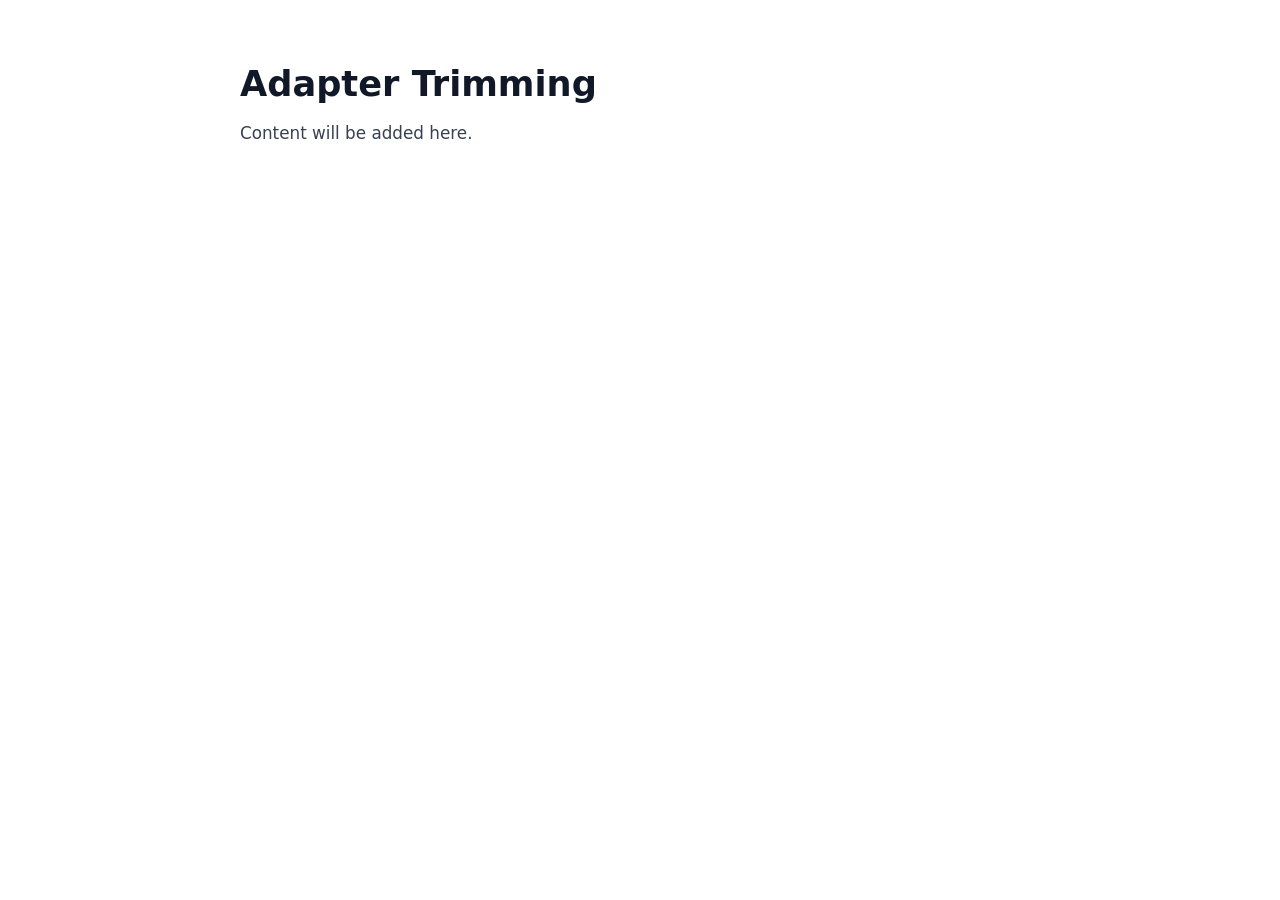
==== chapters/adapter-trimming.html @ 5d06c2f7 "Adding two chapters" ====
<!DOCTYPE html>
<html lang="en">
<head>
  <meta charset="UTF-8"/>
  <meta name="viewport" content="width=device-width, initial-scale=1" />
  <title>Adapter Trimming</title>
  <style>
    /* Base */
    body {
      font-family: Inter, system-ui, -apple-system, Segoe UI, Roboto, Helvetica, Arial, sans-serif;
      color: #1F2937;
      background-color: #FFFFFF;
      margin: 0;
      padding: 2rem 1rem;
      line-height: 1.6;
    }
    .content {
      max-width: 800px;
      margin: 0 auto;
    }
    h1 {
      font-weight: 600;
      font-size: 2.2rem;
      margin-bottom: 0.5rem;
      color: #111827;
    }
    .lead {
      font-size: 1.05rem;
      color: #374151;
      margin-bottom: 1.5rem;
    }
    h2 {
      font-size: 1.35rem;
      margin-top: 2.0rem;
      margin-bottom: 0.75rem;
      color: #111827;
      border-bottom: 2px solid #E5E7EB;
      padding-bottom: 0.3rem;
    }
    .learning-objectives {
      font-size: 1.75rem;
      font-weight: 600;
      margin-top: 1.5rem;
      margin-bottom: 1rem;
      color: #111827;
    }
    h3 {
      font-size: 1.15rem;
      font-weight: 600;
      margin-top: 1.5rem;
      margin-bottom: 0.5rem;
      color: #111827;
    }
    table {
      width: 100%;
      border-collapse: collapse;
      margin-top: 1rem;
      margin-bottom: 1rem;
      font-size: 0.95rem;
    }
    th {
      background-color: #F3F4F6;
      color: #111827;
      font-weight: 600;
      padding: 0.75rem;
      text-align: left;
      border: 1px solid #E5E7EB;
    }
    td {
      padding: 0.75rem;
      border: 1px solid #E5E7EB;
      vertical-align: top;
    }
    tr:nth-child(even) {
      background-color: #F9FAFB;
    }
    tr:hover {
      background-color: #F3F4F6;
    }
    p {
      margin-top: 0.5rem;
      margin-bottom: 0.5rem;
    }
    ul {
      margin-top: 0.5rem;
      margin-bottom: 0.5rem;
      padding-left: 1.25rem;
    }
    li {
      margin-bottom: 0.25rem;
    }
    code {
      background-color: #F3F4F6;
      padding: 0.1rem 0.3rem;
      border-radius: 0.25rem;
      font-family: Menlo, Monaco, Consolas, 'Courier New', monospace;
      font-size: 0.95rem;
    }
    pre {
      background-color: #111827;
      color: #F9FAFB;
      padding: 1rem;
      border-radius: 0.5rem;
      overflow-x: auto;
      font-family: Menlo, Monaco, Consolas, 'Courier New', monospace;
      font-size: 0.95rem;
      margin-top: 0.5rem;
      margin-bottom: 0.5rem;
    }
    .copy {
      display: inline-block;
      margin-top: 0.4rem;
      padding: 0.4rem 0.8rem;
      font-size: 0.85rem;
      background-color: #2563EB;
      color: #FFFFFF;
      border: none;
      border-radius: 0.3rem;
      cursor: pointer;
    }
    .copy:hover {
      background-color: #1D4ED8;
    }
    .note {
      font-size: 0.9rem;
      color: #6B7280;
      background-color: #F9FAFB;
      padding: 0.4rem 0.6rem;
      border-left: 3px solid #E5E7EB;
      display: block;
      margin-top: 0.5rem;
      margin-bottom: 0.5rem;
    }
    img {
      max-width: 100%;
      height: auto;
      display: block;
      margin: 1.5rem auto;
      border: 1px solid #E5E7EB;
      border-radius: 0.5rem;
      box-shadow: 0 2px 4px rgba(0, 0, 0, 0.1);
    }
    .figure-caption {
      text-align: center;
      font-size: 0.9rem;
      color: #6B7280;
      margin-top: 0.5rem;
      margin-bottom: 1.5rem;
      font-style: italic;
    }
    .workflow-section {
      margin-top: 2rem;
      margin-bottom: 2rem;
      padding: 1rem;
      background-color: #F9FAFB;
      border-radius: 0.5rem;
      border-left: 4px solid #2563EB;
    }
    @media (max-width: 600px) {
      body {
        padding: 1rem 0.8rem;
      }
      h1 {
        font-size: 1.8rem;
      }
    }
  </style>
</head>
<body>
  <div class="content">
    <h1>Adapter Trimming</h1>
    <p class="lead">Content will be added here.</p>
  </div>
</body>
</html>
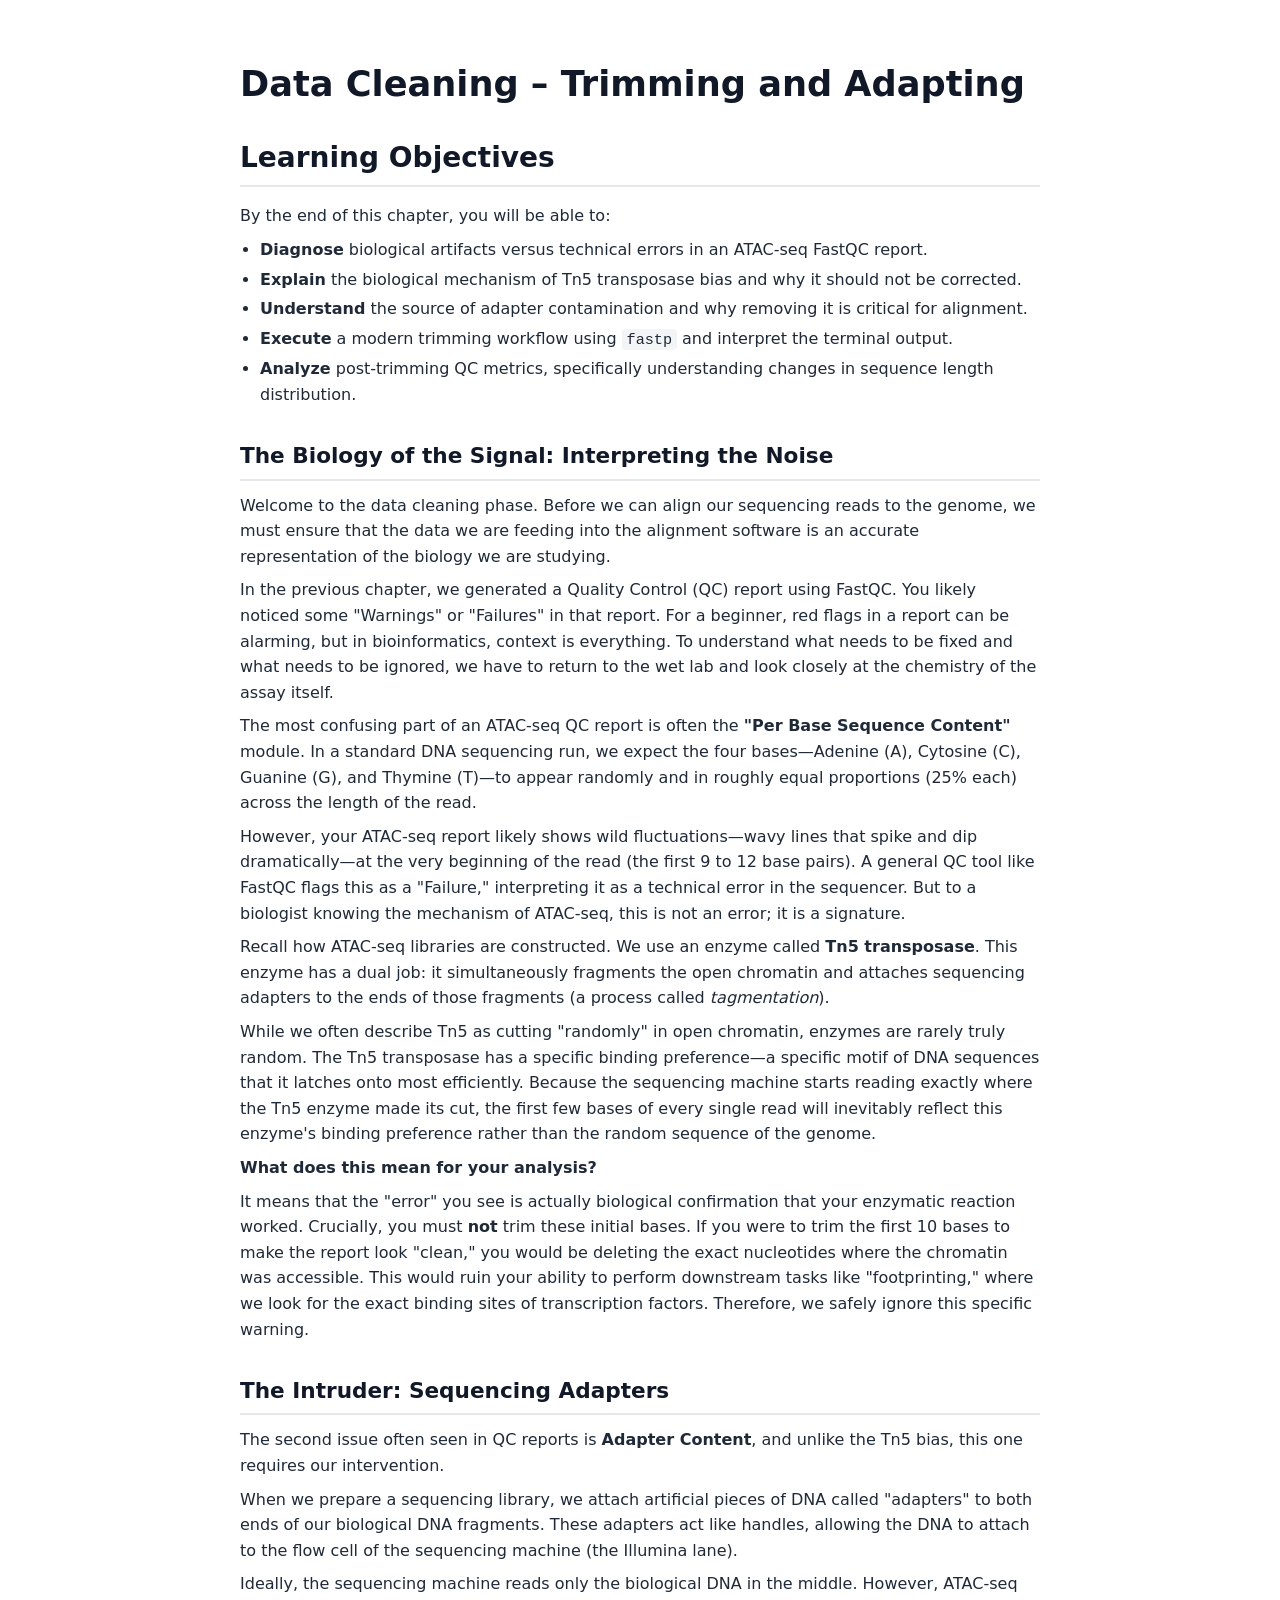
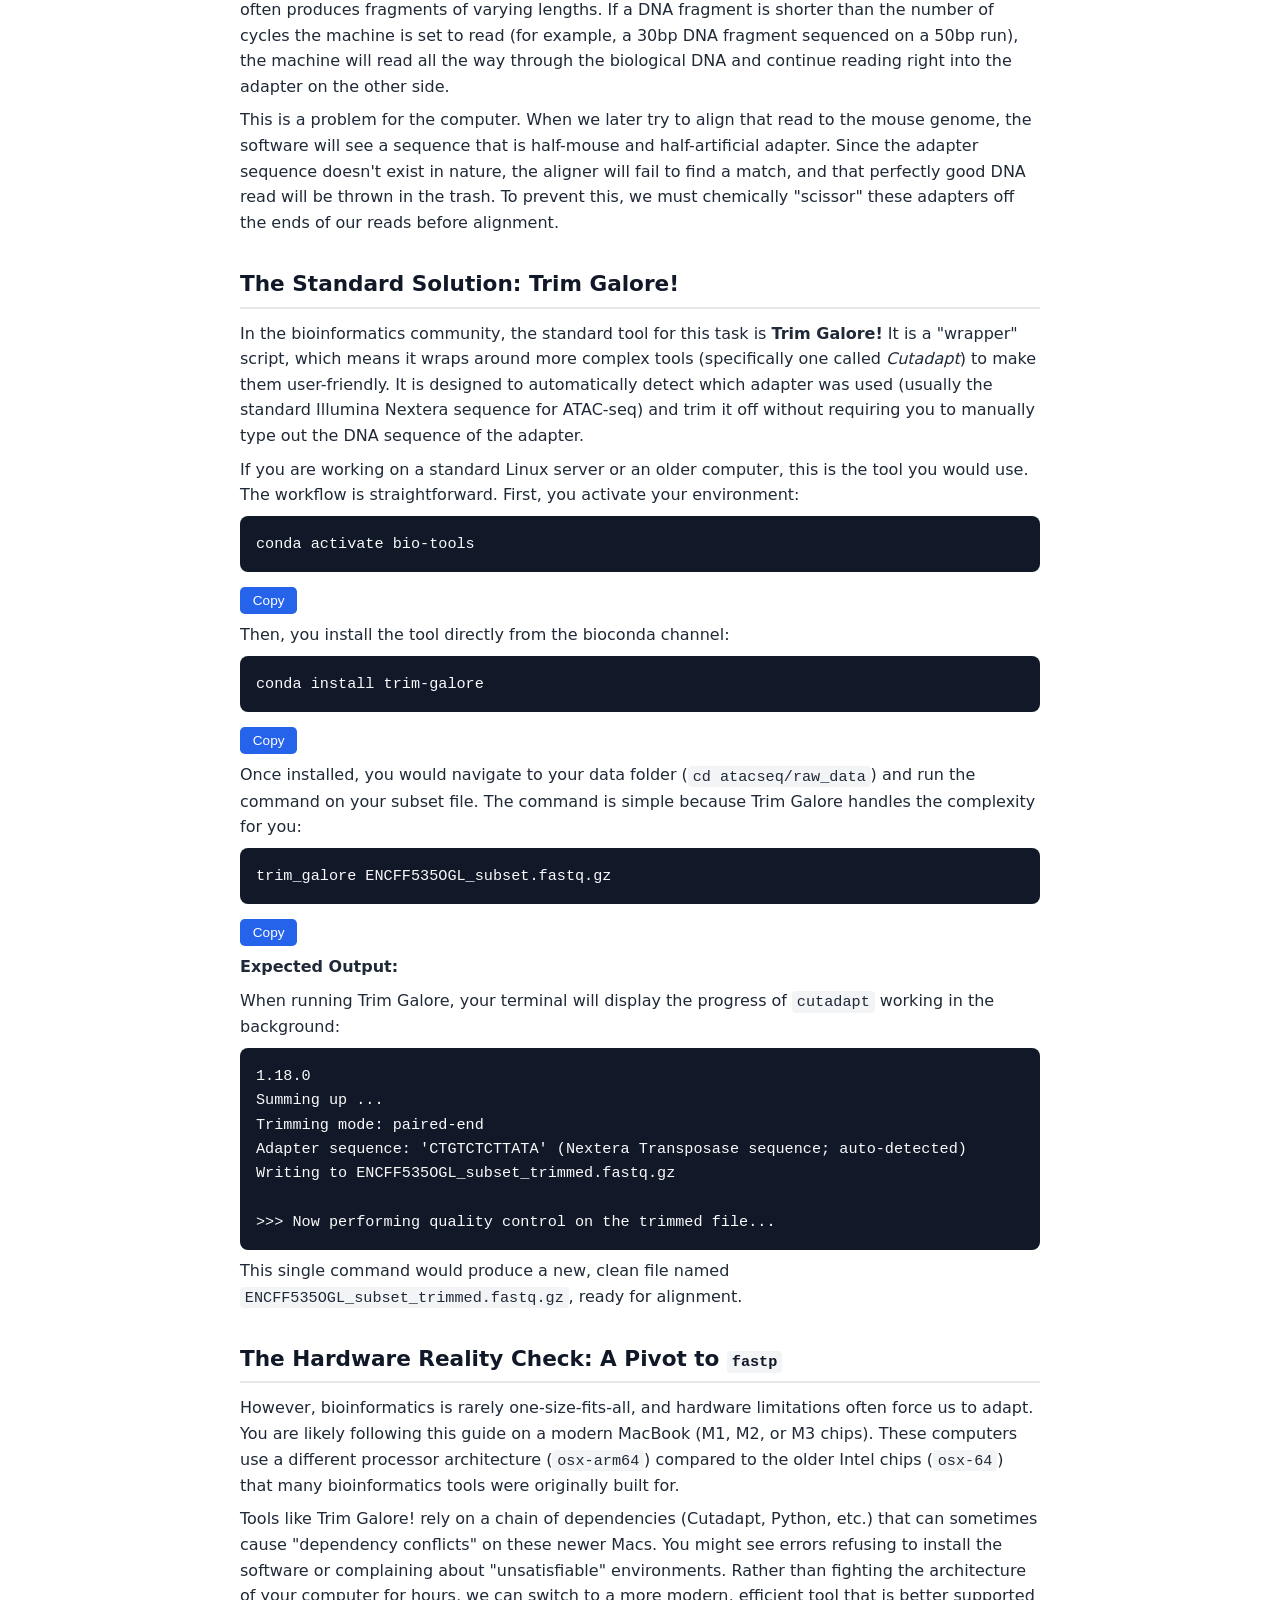
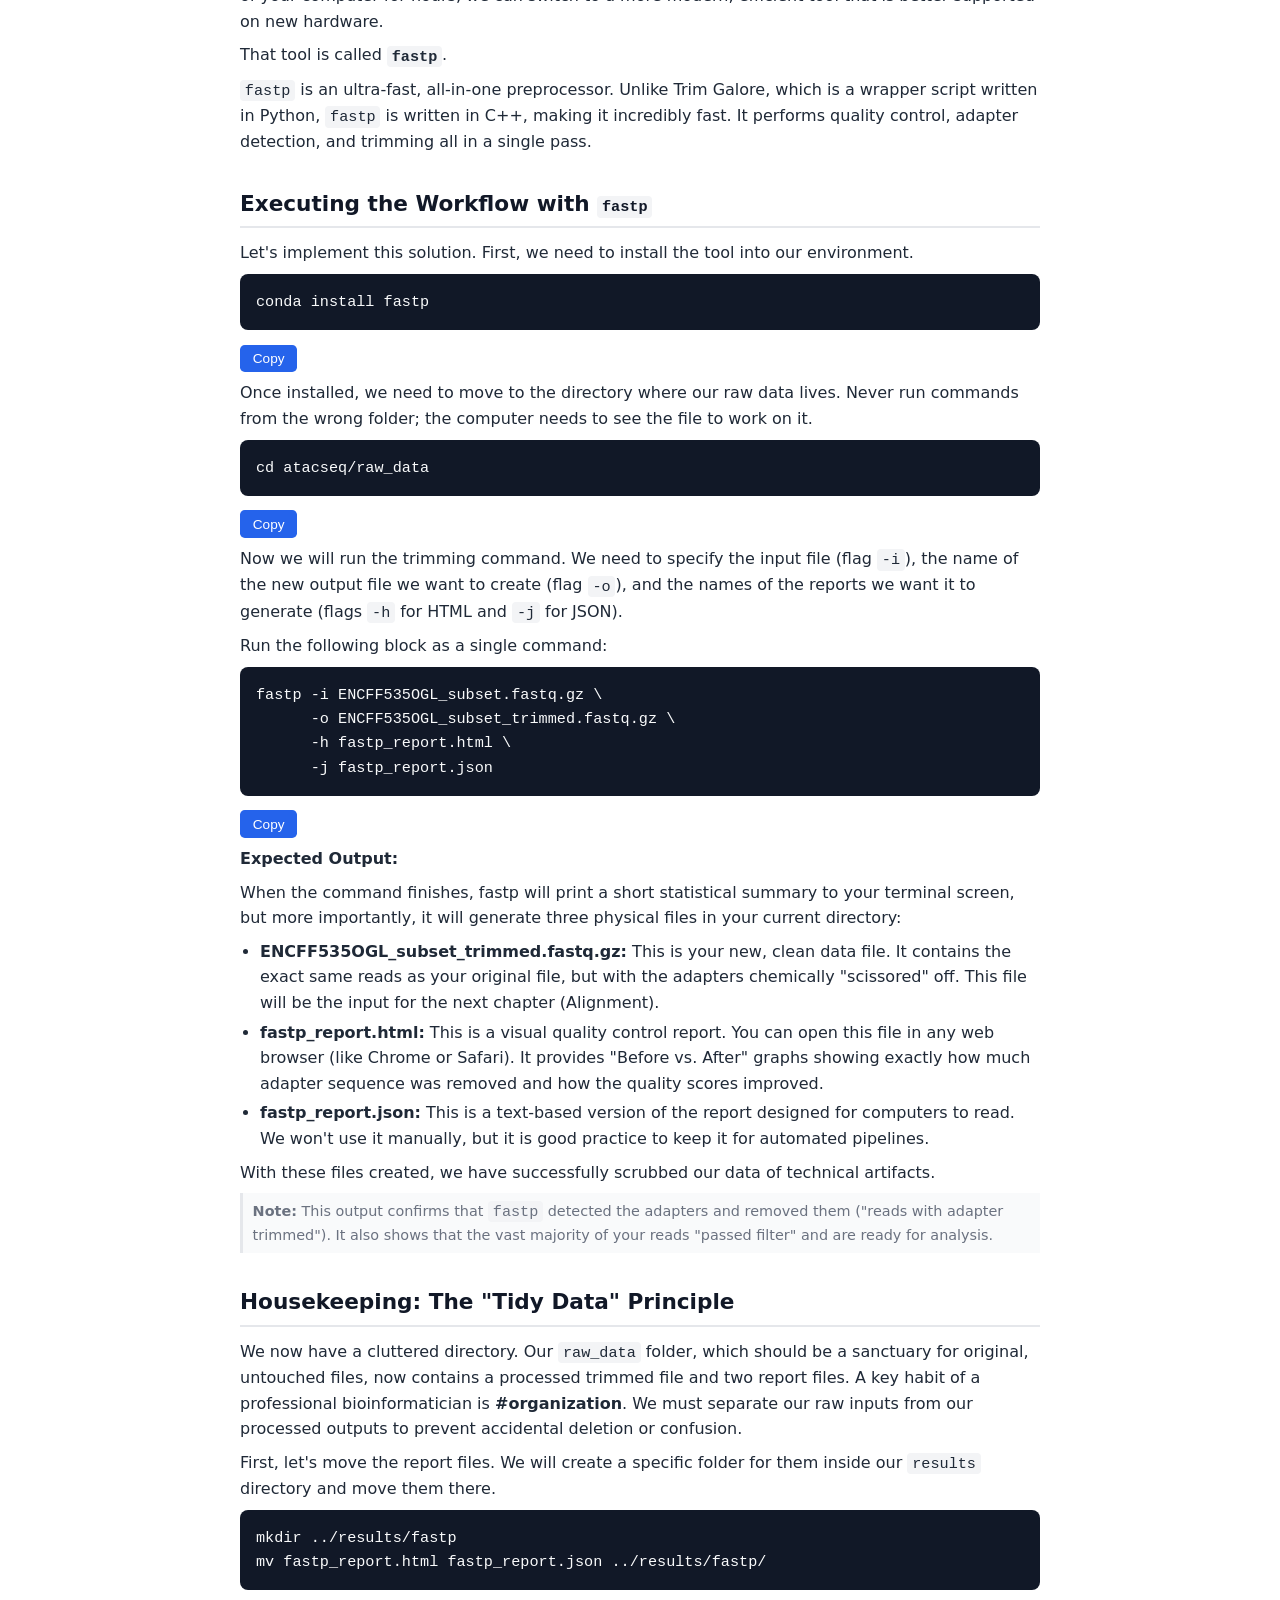
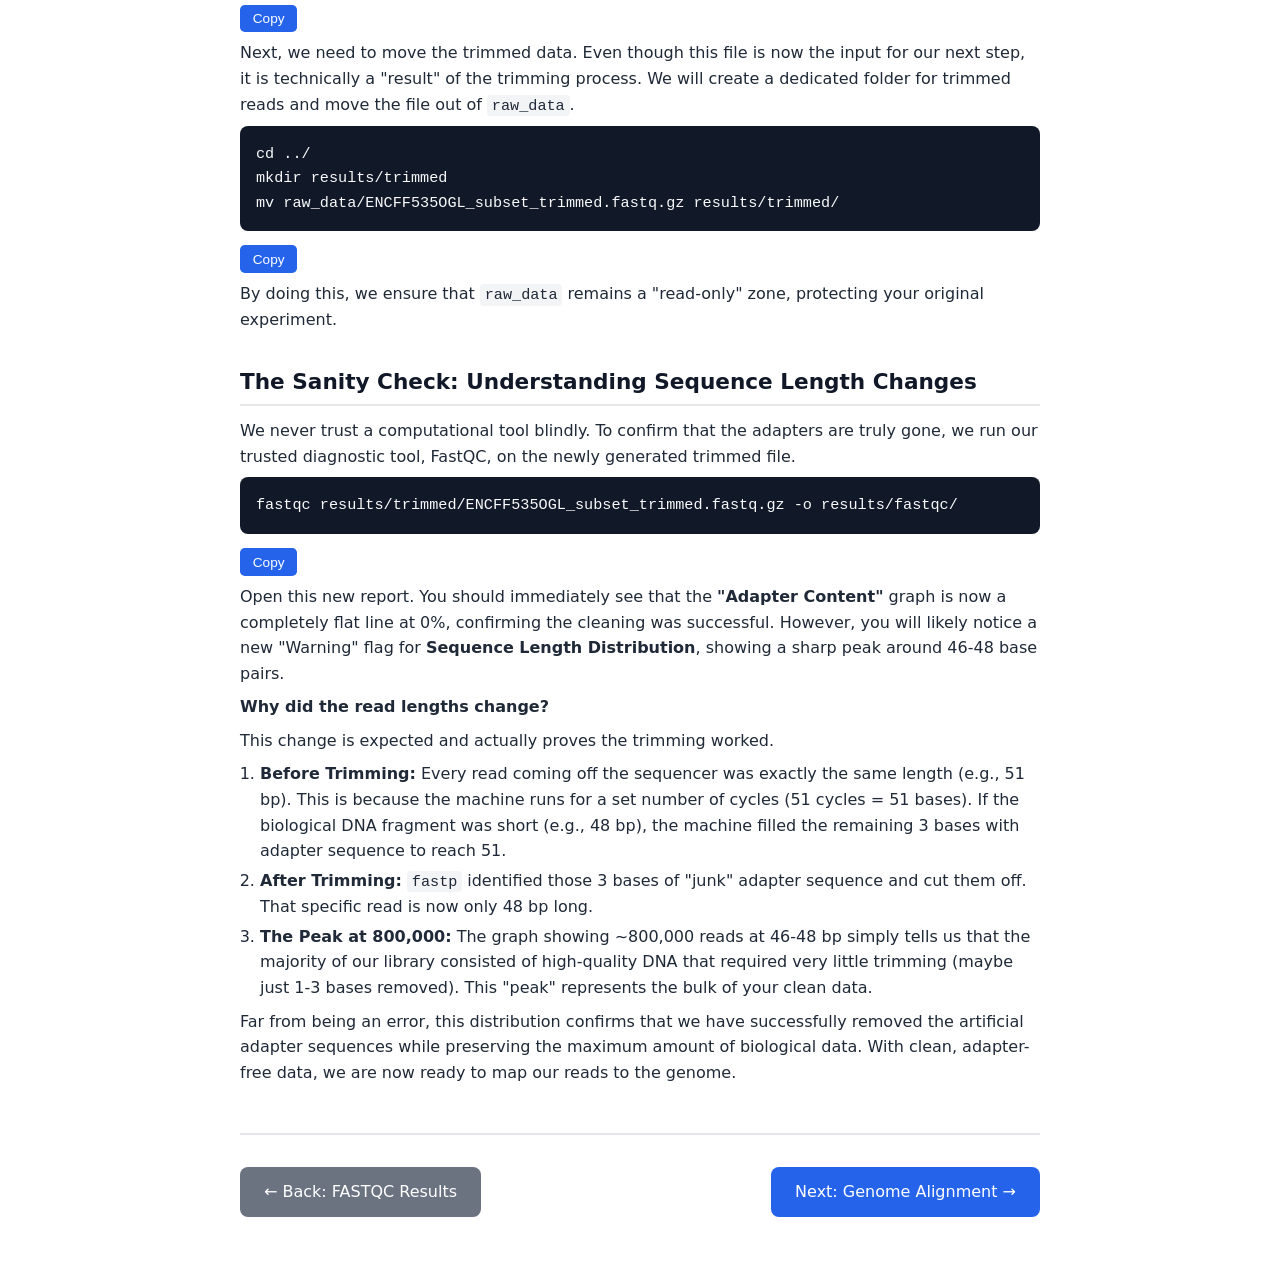
==== commit 0f50de4b: "Add new chapter" ====
--- a/chapters/adapter-trimming.html
+++ b/chapters/adapter-trimming.html
@@ -3,174 +3,200 @@
 <head>
   <meta charset="UTF-8"/>
   <meta name="viewport" content="width=device-width, initial-scale=1" />
-  <title>Adapter Trimming</title>
-  <style>
-    /* Base */
-    body {
-      font-family: Inter, system-ui, -apple-system, Segoe UI, Roboto, Helvetica, Arial, sans-serif;
-      color: #1F2937;
-      background-color: #FFFFFF;
-      margin: 0;
-      padding: 2rem 1rem;
-      line-height: 1.6;
-    }
-    .content {
-      max-width: 800px;
-      margin: 0 auto;
-    }
-    h1 {
-      font-weight: 600;
-      font-size: 2.2rem;
-      margin-bottom: 0.5rem;
-      color: #111827;
-    }
-    .lead {
-      font-size: 1.05rem;
-      color: #374151;
-      margin-bottom: 1.5rem;
-    }
-    h2 {
-      font-size: 1.35rem;
-      margin-top: 2.0rem;
-      margin-bottom: 0.75rem;
-      color: #111827;
-      border-bottom: 2px solid #E5E7EB;
-      padding-bottom: 0.3rem;
-    }
-    .learning-objectives {
-      font-size: 1.75rem;
-      font-weight: 600;
-      margin-top: 1.5rem;
-      margin-bottom: 1rem;
-      color: #111827;
-    }
-    h3 {
-      font-size: 1.15rem;
-      font-weight: 600;
-      margin-top: 1.5rem;
-      margin-bottom: 0.5rem;
-      color: #111827;
-    }
-    table {
-      width: 100%;
-      border-collapse: collapse;
-      margin-top: 1rem;
-      margin-bottom: 1rem;
-      font-size: 0.95rem;
-    }
-    th {
-      background-color: #F3F4F6;
-      color: #111827;
-      font-weight: 600;
-      padding: 0.75rem;
-      text-align: left;
-      border: 1px solid #E5E7EB;
-    }
-    td {
-      padding: 0.75rem;
-      border: 1px solid #E5E7EB;
-      vertical-align: top;
-    }
-    tr:nth-child(even) {
-      background-color: #F9FAFB;
-    }
-    tr:hover {
-      background-color: #F3F4F6;
-    }
-    p {
-      margin-top: 0.5rem;
-      margin-bottom: 0.5rem;
-    }
-    ul {
-      margin-top: 0.5rem;
-      margin-bottom: 0.5rem;
-      padding-left: 1.25rem;
-    }
-    li {
-      margin-bottom: 0.25rem;
-    }
-    code {
-      background-color: #F3F4F6;
-      padding: 0.1rem 0.3rem;
-      border-radius: 0.25rem;
-      font-family: Menlo, Monaco, Consolas, 'Courier New', monospace;
-      font-size: 0.95rem;
-    }
-    pre {
-      background-color: #111827;
-      color: #F9FAFB;
-      padding: 1rem;
-      border-radius: 0.5rem;
-      overflow-x: auto;
-      font-family: Menlo, Monaco, Consolas, 'Courier New', monospace;
-      font-size: 0.95rem;
-      margin-top: 0.5rem;
-      margin-bottom: 0.5rem;
-    }
-    .copy {
-      display: inline-block;
-      margin-top: 0.4rem;
-      padding: 0.4rem 0.8rem;
-      font-size: 0.85rem;
-      background-color: #2563EB;
-      color: #FFFFFF;
-      border: none;
-      border-radius: 0.3rem;
-      cursor: pointer;
-    }
-    .copy:hover {
-      background-color: #1D4ED8;
-    }
-    .note {
-      font-size: 0.9rem;
-      color: #6B7280;
-      background-color: #F9FAFB;
-      padding: 0.4rem 0.6rem;
-      border-left: 3px solid #E5E7EB;
-      display: block;
-      margin-top: 0.5rem;
-      margin-bottom: 0.5rem;
-    }
-    img {
-      max-width: 100%;
-      height: auto;
-      display: block;
-      margin: 1.5rem auto;
-      border: 1px solid #E5E7EB;
-      border-radius: 0.5rem;
-      box-shadow: 0 2px 4px rgba(0, 0, 0, 0.1);
-    }
-    .figure-caption {
-      text-align: center;
-      font-size: 0.9rem;
-      color: #6B7280;
-      margin-top: 0.5rem;
-      margin-bottom: 1.5rem;
-      font-style: italic;
-    }
-    .workflow-section {
-      margin-top: 2rem;
-      margin-bottom: 2rem;
-      padding: 1rem;
-      background-color: #F9FAFB;
-      border-radius: 0.5rem;
-      border-left: 4px solid #2563EB;
-    }
-    @media (max-width: 600px) {
-      body {
-        padding: 1rem 0.8rem;
-      }
-      h1 {
-        font-size: 1.8rem;
-      }
-    }
-  </style>
+  <title>Data Cleaning – Trimming and Adapting</title>
+  <link rel="stylesheet" href="../assets/chapter.css" />
 </head>
 <body>
   <div class="content">
-    <h1>Adapter Trimming</h1>
-    <p class="lead">Content will be added here.</p>
+    <h1>Data Cleaning – Trimming and Adapting</h1>
+    
+    <h2 class="learning-objectives">Learning Objectives</h2>
+    <p>By the end of this chapter, you will be able to:</p>
+    <ul>
+      <li><strong>Diagnose</strong> biological artifacts versus technical errors in an ATAC-seq FastQC report.</li>
+      <li><strong>Explain</strong> the biological mechanism of Tn5 transposase bias and why it should not be corrected.</li>
+      <li><strong>Understand</strong> the source of adapter contamination and why removing it is critical for alignment.</li>
+      <li><strong>Execute</strong> a modern trimming workflow using <code>fastp</code> and interpret the terminal output.</li>
+      <li><strong>Analyze</strong> post-trimming QC metrics, specifically understanding changes in sequence length distribution.</li>
+    </ul>
+
+    <h2 id="biology">The Biology of the Signal: Interpreting the Noise</h2>
+    <p>
+      Welcome to the data cleaning phase. Before we can align our sequencing reads to the genome, we must ensure that the data we are feeding into the alignment software is an accurate representation of the biology we are studying.
+    </p>
+    <p>
+      In the previous chapter, we generated a Quality Control (QC) report using FastQC. You likely noticed some "Warnings" or "Failures" in that report. For a beginner, red flags in a report can be alarming, but in bioinformatics, context is everything. To understand what needs to be fixed and what needs to be ignored, we have to return to the wet lab and look closely at the chemistry of the assay itself.
+    </p>
+    <p>
+      The most confusing part of an ATAC-seq QC report is often the <strong>"Per Base Sequence Content"</strong> module. In a standard DNA sequencing run, we expect the four bases—Adenine (A), Cytosine (C), Guanine (G), and Thymine (T)—to appear randomly and in roughly equal proportions (25% each) across the length of the read.
+    </p>
+    <p>
+      However, your ATAC-seq report likely shows wild fluctuations—wavy lines that spike and dip dramatically—at the very beginning of the read (the first 9 to 12 base pairs). A general QC tool like FastQC flags this as a "Failure," interpreting it as a technical error in the sequencer. But to a biologist knowing the mechanism of ATAC-seq, this is not an error; it is a signature.
+    </p>
+    <p>
+      Recall how ATAC-seq libraries are constructed. We use an enzyme called <strong>Tn5 transposase</strong>. This enzyme has a dual job: it simultaneously fragments the open chromatin and attaches sequencing adapters to the ends of those fragments (a process called <em>tagmentation</em>).
+    </p>
+    <p>
+      While we often describe Tn5 as cutting "randomly" in open chromatin, enzymes are rarely truly random. The Tn5 transposase has a specific binding preference—a specific motif of DNA sequences that it latches onto most efficiently. Because the sequencing machine starts reading exactly where the Tn5 enzyme made its cut, the first few bases of every single read will inevitably reflect this enzyme's binding preference rather than the random sequence of the genome.
+    </p>
+    <p>
+      <strong>What does this mean for your analysis?</strong>
+    </p>
+    <p>
+      It means that the "error" you see is actually biological confirmation that your enzymatic reaction worked. Crucially, you must <strong>not</strong> trim these initial bases. If you were to trim the first 10 bases to make the report look "clean," you would be deleting the exact nucleotides where the chromatin was accessible. This would ruin your ability to perform downstream tasks like "footprinting," where we look for the exact binding sites of transcription factors. Therefore, we safely ignore this specific warning.
+    </p>
+
+    <h2 id="adapters">The Intruder: Sequencing Adapters</h2>
+    <p>
+      The second issue often seen in QC reports is <strong>Adapter Content</strong>, and unlike the Tn5 bias, this one requires our intervention.
+    </p>
+    <p>
+      When we prepare a sequencing library, we attach artificial pieces of DNA called "adapters" to both ends of our biological DNA fragments. These adapters act like handles, allowing the DNA to attach to the flow cell of the sequencing machine (the Illumina lane).
+    </p>
+    <p>
+      Ideally, the sequencing machine reads only the biological DNA in the middle. However, ATAC-seq often produces fragments of varying lengths. If a DNA fragment is shorter than the number of cycles the machine is set to read (for example, a 30bp DNA fragment sequenced on a 50bp run), the machine will read all the way through the biological DNA and continue reading right into the adapter on the other side.
+    </p>
+    <p>
+      This is a problem for the computer. When we later try to align that read to the mouse genome, the software will see a sequence that is half-mouse and half-artificial adapter. Since the adapter sequence doesn't exist in nature, the aligner will fail to find a match, and that perfectly good DNA read will be thrown in the trash. To prevent this, we must chemically "scissor" these adapters off the ends of our reads before alignment.
+    </p>
+
+    <h2 id="trim-galore">The Standard Solution: Trim Galore!</h2>
+    <p>
+      In the bioinformatics community, the standard tool for this task is <strong>Trim Galore!</strong> It is a "wrapper" script, which means it wraps around more complex tools (specifically one called <em>Cutadapt</em>) to make them user-friendly. It is designed to automatically detect which adapter was used (usually the standard Illumina Nextera sequence for ATAC-seq) and trim it off without requiring you to manually type out the DNA sequence of the adapter.
+    </p>
+    <p>
+      If you are working on a standard Linux server or an older computer, this is the tool you would use. The workflow is straightforward. First, you activate your environment:
+    </p>
+    <pre id="cmd-activate-trim">conda activate bio-tools</pre>
+    <button class="copy" onclick="copyText('cmd-activate-trim')">Copy</button>
+    <p>
+      Then, you install the tool directly from the bioconda channel:
+    </p>
+    <pre id="cmd-install-trim">conda install trim-galore</pre>
+    <button class="copy" onclick="copyText('cmd-install-trim')">Copy</button>
+    <p>
+      Once installed, you would navigate to your data folder (<code>cd atacseq/raw_data</code>) and run the command on your subset file. The command is simple because Trim Galore handles the complexity for you:
+    </p>
+    <pre id="cmd-trim-galore">trim_galore ENCFF535OGL_subset.fastq.gz</pre>
+    <button class="copy" onclick="copyText('cmd-trim-galore')">Copy</button>
+    <p><strong>Expected Output:</strong></p>
+    <p>When running Trim Galore, your terminal will display the progress of <code>cutadapt</code> working in the background:</p>
+    <pre>1.18.0
+Summing up ...
+Trimming mode: paired-end
+Adapter sequence: 'CTGTCTCTTATA' (Nextera Transposase sequence; auto-detected)
+Writing to ENCFF535OGL_subset_trimmed.fastq.gz
+
+>>> Now performing quality control on the trimmed file...</pre>
+    <p>
+      This single command would produce a new, clean file named <code>ENCFF535OGL_subset_trimmed.fastq.gz</code>, ready for alignment.
+    </p>
+
+    <h2 id="fastp">The Hardware Reality Check: A Pivot to <code>fastp</code></h2>
+    <p>
+      However, bioinformatics is rarely one-size-fits-all, and hardware limitations often force us to adapt. You are likely following this guide on a modern MacBook (M1, M2, or M3 chips). These computers use a different processor architecture (<code>osx-arm64</code>) compared to the older Intel chips (<code>osx-64</code>) that many bioinformatics tools were originally built for.
+    </p>
+    <p>
+      Tools like Trim Galore! rely on a chain of dependencies (Cutadapt, Python, etc.) that can sometimes cause "dependency conflicts" on these newer Macs. You might see errors refusing to install the software or complaining about "unsatisfiable" environments. Rather than fighting the architecture of your computer for hours, we can switch to a more modern, efficient tool that is better supported on new hardware.
+    </p>
+    <p>
+      That tool is called <strong><code>fastp</code></strong>.
+    </p>
+    <p>
+      <code>fastp</code> is an ultra-fast, all-in-one preprocessor. Unlike Trim Galore, which is a wrapper script written in Python, <code>fastp</code> is written in C++, making it incredibly fast. It performs quality control, adapter detection, and trimming all in a single pass.
+    </p>
+
+    <h2 id="execute-fastp">Executing the Workflow with <code>fastp</code></h2>
+    <p>
+      Let's implement this solution. First, we need to install the tool into our environment.
+    </p>
+    <pre id="cmd-install-fastp">conda install fastp</pre>
+    <button class="copy" onclick="copyText('cmd-install-fastp')">Copy</button>
+    <p>
+      Once installed, we need to move to the directory where our raw data lives. Never run commands from the wrong folder; the computer needs to see the file to work on it.
+    </p>
+    <pre id="cmd-cd-raw">cd atacseq/raw_data</pre>
+    <button class="copy" onclick="copyText('cmd-cd-raw')">Copy</button>
+    <p>
+      Now we will run the trimming command. We need to specify the input file (flag <code>-i</code>), the name of the new output file we want to create (flag <code>-o</code>), and the names of the reports we want it to generate (flags <code>-h</code> for HTML and <code>-j</code> for JSON).
+    </p>
+    <p>Run the following block as a single command:</p>
+    <pre id="cmd-fastp">fastp -i ENCFF535OGL_subset.fastq.gz \
+      -o ENCFF535OGL_subset_trimmed.fastq.gz \
+      -h fastp_report.html \
+      -j fastp_report.json</pre>
+    <button class="copy" onclick="copyText('cmd-fastp')">Copy</button>
+    <p><strong>Expected Output:</strong></p>
+    <p>
+      When the command finishes, fastp will print a short statistical summary to your terminal screen, but more importantly, it will generate three physical files in your current directory:
+    </p>
+    <ul>
+      <li><strong>ENCFF535OGL_subset_trimmed.fastq.gz:</strong> This is your new, clean data file. It contains the exact same reads as your original file, but with the adapters chemically "scissored" off. This file will be the input for the next chapter (Alignment).</li>
+      <li><strong>fastp_report.html:</strong> This is a visual quality control report. You can open this file in any web browser (like Chrome or Safari). It provides "Before vs. After" graphs showing exactly how much adapter sequence was removed and how the quality scores improved.</li>
+      <li><strong>fastp_report.json:</strong> This is a text-based version of the report designed for computers to read. We won't use it manually, but it is good practice to keep it for automated pipelines.</li>
+    </ul>
+    <p>
+      With these files created, we have successfully scrubbed our data of technical artifacts.
+    </p>
+    <div class="note">
+      <strong>Note:</strong> This output confirms that <code>fastp</code> detected the adapters and removed them ("reads with adapter trimmed"). It also shows that the vast majority of your reads "passed filter" and are ready for analysis.
+    </div>
+
+    <h2 id="housekeeping">Housekeeping: The "Tidy Data" Principle</h2>
+    <p>
+      We now have a cluttered directory. Our <code>raw_data</code> folder, which should be a sanctuary for original, untouched files, now contains a processed trimmed file and two report files. A key habit of a professional bioinformatician is <strong>#organization</strong>. We must separate our raw inputs from our processed outputs to prevent accidental deletion or confusion.
+    </p>
+    <p>
+      First, let's move the report files. We will create a specific folder for them inside our <code>results</code> directory and move them there.
+    </p>
+    <pre id="cmd-move-reports">mkdir ../results/fastp
+mv fastp_report.html fastp_report.json ../results/fastp/</pre>
+    <button class="copy" onclick="copyText('cmd-move-reports')">Copy</button>
+    <p>
+      Next, we need to move the trimmed data. Even though this file is now the input for our next step, it is technically a "result" of the trimming process. We will create a dedicated folder for trimmed reads and move the file out of <code>raw_data</code>.
+    </p>
+    <pre id="cmd-move-trimmed">cd ../
+mkdir results/trimmed
+mv raw_data/ENCFF535OGL_subset_trimmed.fastq.gz results/trimmed/</pre>
+    <button class="copy" onclick="copyText('cmd-move-trimmed')">Copy</button>
+    <p>
+      By doing this, we ensure that <code>raw_data</code> remains a "read-only" zone, protecting your original experiment.
+    </p>
+
+    <h2 id="sanity-check">The Sanity Check: Understanding Sequence Length Changes</h2>
+    <p>
+      We never trust a computational tool blindly. To confirm that the adapters are truly gone, we run our trusted diagnostic tool, FastQC, on the newly generated trimmed file.
+    </p>
+    <pre id="cmd-fastqc-trimmed">fastqc results/trimmed/ENCFF535OGL_subset_trimmed.fastq.gz -o results/fastqc/</pre>
+    <button class="copy" onclick="copyText('cmd-fastqc-trimmed')">Copy</button>
+    <p>
+      Open this new report. You should immediately see that the <strong>"Adapter Content"</strong> graph is now a completely flat line at 0%, confirming the cleaning was successful. However, you will likely notice a new "Warning" flag for <strong>Sequence Length Distribution</strong>, showing a sharp peak around 46-48 base pairs.
+    </p>
+    <p><strong>Why did the read lengths change?</strong></p>
+    <p>This change is expected and actually proves the trimming worked.</p>
+    <ol>
+      <li><strong>Before Trimming:</strong> Every read coming off the sequencer was exactly the same length (e.g., 51 bp). This is because the machine runs for a set number of cycles (51 cycles = 51 bases). If the biological DNA fragment was short (e.g., 48 bp), the machine filled the remaining 3 bases with adapter sequence to reach 51.</li>
+      <li><strong>After Trimming:</strong> <code>fastp</code> identified those 3 bases of "junk" adapter sequence and cut them off. That specific read is now only 48 bp long.</li>
+      <li><strong>The Peak at 800,000:</strong> The graph showing ~800,000 reads at 46-48 bp simply tells us that the majority of our library consisted of high-quality DNA that required very little trimming (maybe just 1-3 bases removed). This "peak" represents the bulk of your clean data.</li>
+    </ol>
+    <p>
+      Far from being an error, this distribution confirms that we have successfully removed the artificial adapter sequences while preserving the maximum amount of biological data. With clean, adapter-free data, we are now ready to map our reads to the genome.
+    </p>
+
+    <div class="chapter-nav">
+      <a href="fastqc-results.html" class="nav-button back">← Back: FASTQC Results</a>
+      <a href="alignment.html" class="nav-button next">Next: Genome Alignment →</a>
+    </div>
+
   </div>
+
+  <script>
+    function copyText(id){
+      const text = document.getElementById(id).innerText;
+      navigator.clipboard.writeText(text)
+        .then(()=>{ alert('Copied to clipboard'); })
+        .catch(()=>{ alert('Copy failed — please copy manually.'); });
+    }
+  </script>
 </body>
 </html>
-
--- a/assets/chapter.css
+++ b/assets/chapter.css
@@ -0,0 +1,269 @@
+/* Chapter Page Styles */
+/* Base */
+body {
+  font-family: Inter, system-ui, -apple-system, Segoe UI, Roboto, Helvetica, Arial, sans-serif;
+  color: #1F2937;
+  background-color: #FFFFFF;
+  margin: 0;
+  padding: 2rem 1rem;
+  line-height: 1.6;
+}
+.content {
+  max-width: 800px;
+  margin: 0 auto;
+}
+h1 {
+  font-weight: 600;
+  font-size: 2.2rem;
+  margin-bottom: 0.5rem;
+  color: #111827;
+}
+.lead {
+  font-size: 1.05rem;
+  color: #374151;
+  margin-bottom: 1.5rem;
+}
+h2 {
+  font-size: 1.35rem;
+  margin-top: 2.0rem;
+  margin-bottom: 0.75rem;
+  color: #111827;
+  border-bottom: 2px solid #E5E7EB;
+  padding-bottom: 0.3rem;
+}
+.learning-objectives {
+  font-size: 1.75rem;
+  font-weight: 600;
+  margin-top: 1.5rem;
+  margin-bottom: 1rem;
+  color: #111827;
+}
+h3 {
+  font-size: 1.15rem;
+  font-weight: 600;
+  margin-top: 1.5rem;
+  margin-bottom: 0.5rem;
+  color: #111827;
+}
+table {
+  width: 100%;
+  border-collapse: collapse;
+  margin-top: 1rem;
+  margin-bottom: 1rem;
+  font-size: 0.95rem;
+}
+th {
+  background-color: #F3F4F6;
+  color: #111827;
+  font-weight: 600;
+  padding: 0.75rem;
+  text-align: left;
+  border: 1px solid #E5E7EB;
+}
+td {
+  padding: 0.75rem;
+  border: 1px solid #E5E7EB;
+  vertical-align: top;
+}
+tr:nth-child(even) {
+  background-color: #F9FAFB;
+}
+tr:hover {
+  background-color: #F3F4F6;
+}
+p {
+  margin-top: 0.5rem;
+  margin-bottom: 0.5rem;
+}
+ul {
+  margin-top: 0.5rem;
+  margin-bottom: 0.5rem;
+  padding-left: 1.25rem;
+}
+li {
+  margin-bottom: 0.25rem;
+}
+code {
+  background-color: #F3F4F6;
+  padding: 0.1rem 0.3rem;
+  border-radius: 0.25rem;
+  font-family: Menlo, Monaco, Consolas, 'Courier New', monospace;
+  font-size: 0.95rem;
+}
+pre {
+  background-color: #111827;
+  color: #F9FAFB;
+  padding: 1rem;
+  border-radius: 0.5rem;
+  overflow-x: auto;
+  font-family: Menlo, Monaco, Consolas, 'Courier New', monospace;
+  font-size: 0.95rem;
+  margin-top: 0.5rem;
+  margin-bottom: 0.5rem;
+}
+.copy {
+  display: inline-block;
+  margin-top: 0.4rem;
+  padding: 0.4rem 0.8rem;
+  font-size: 0.85rem;
+  background-color: #2563EB;
+  color: #FFFFFF;
+  border: none;
+  border-radius: 0.3rem;
+  cursor: pointer;
+}
+.copy:hover {
+  background-color: #1D4ED8;
+}
+.note {
+  font-size: 0.9rem;
+  color: #6B7280;
+  background-color: #F9FAFB;
+  padding: 0.4rem 0.6rem;
+  border-left: 3px solid #E5E7EB;
+  display: block;
+  margin-top: 0.5rem;
+  margin-bottom: 0.5rem;
+}
+img {
+  max-width: 100%;
+  height: auto;
+  display: block;
+  margin: 1.5rem auto;
+  border: 1px solid #E5E7EB;
+  border-radius: 0.5rem;
+  box-shadow: 0 2px 4px rgba(0, 0, 0, 0.1);
+}
+.figure-caption {
+  text-align: center;
+  font-size: 0.9rem;
+  color: #6B7280;
+  margin-top: 0.5rem;
+  margin-bottom: 1.5rem;
+  font-style: italic;
+}
+.workflow-section {
+  margin-top: 2rem;
+  margin-bottom: 2rem;
+  padding: 1rem;
+  background-color: #F9FAFB;
+  border-radius: 0.5rem;
+  border-left: 4px solid #2563EB;
+}
+dl {
+  margin-top: 0.5rem;
+  margin-bottom: 0.5rem;
+}
+dt {
+  font-weight: 600;
+  margin-top: 0.75rem;
+  color: #111827;
+}
+dd {
+  margin-left: 1.25rem;
+  margin-bottom: 0.5rem;
+  color: #374151;
+}
+ol {
+  margin-top: 0.5rem;
+  margin-bottom: 0.5rem;
+  padding-left: 1.25rem;
+}
+.two-col {
+  display: flex;
+  gap: 1rem;
+  margin-top: 1rem;
+  margin-bottom: 1rem;
+}
+.col {
+  flex: 1;
+  min-width: 240px;
+}
+.gloss {
+  background-color: #F1F5F9;
+  padding: 0.75rem;
+  border-radius: 0.5rem;
+  margin-top: 0.5rem;
+  margin-bottom: 0.5rem;
+}
+.check {
+  background-color: #ECFEFF;
+  padding: 0.75rem;
+  border-radius: 0.5rem;
+  margin-top: 0.5rem;
+  margin-bottom: 0.5rem;
+}
+a {
+  color: #2563EB;
+  text-decoration: none;
+}
+a:hover {
+  text-decoration: underline;
+}
+/* Navigation */
+.chapter-nav {
+  margin-top: 3rem;
+  margin-bottom: 2rem;
+  padding-top: 2rem;
+  border-top: 2px solid #E5E7EB;
+  display: flex;
+  justify-content: space-between;
+  align-items: center;
+  gap: 1rem;
+}
+.nav-button {
+  display: inline-flex;
+  align-items: center;
+  gap: 0.5rem;
+  padding: 0.75rem 1.5rem;
+  font-size: 1rem;
+  font-weight: 500;
+  color: #FFFFFF;
+  background-color: #2563EB;
+  border: none;
+  border-radius: 0.5rem;
+  text-decoration: none;
+  cursor: pointer;
+  transition: background-color 0.2s ease;
+}
+.nav-button:hover {
+  background-color: #1D4ED8;
+}
+.nav-button:active {
+  background-color: #1E40AF;
+}
+.nav-button.back {
+  background-color: #6B7280;
+}
+.nav-button.back:hover {
+  background-color: #4B5563;
+}
+.nav-button.next {
+  margin-left: auto;
+}
+.nav-button:disabled,
+.nav-button.hidden {
+  display: none;
+}
+@media (max-width: 600px) {
+  body {
+    padding: 1rem 0.8rem;
+  }
+  h1 {
+    font-size: 1.8rem;
+  }
+  .two-col {
+    flex-direction: column;
+  }
+  .chapter-nav {
+    flex-direction: column;
+  }
+  .nav-button {
+    width: 100%;
+    justify-content: center;
+  }
+  .nav-button.next {
+    margin-left: 0;
+  }
+}
+
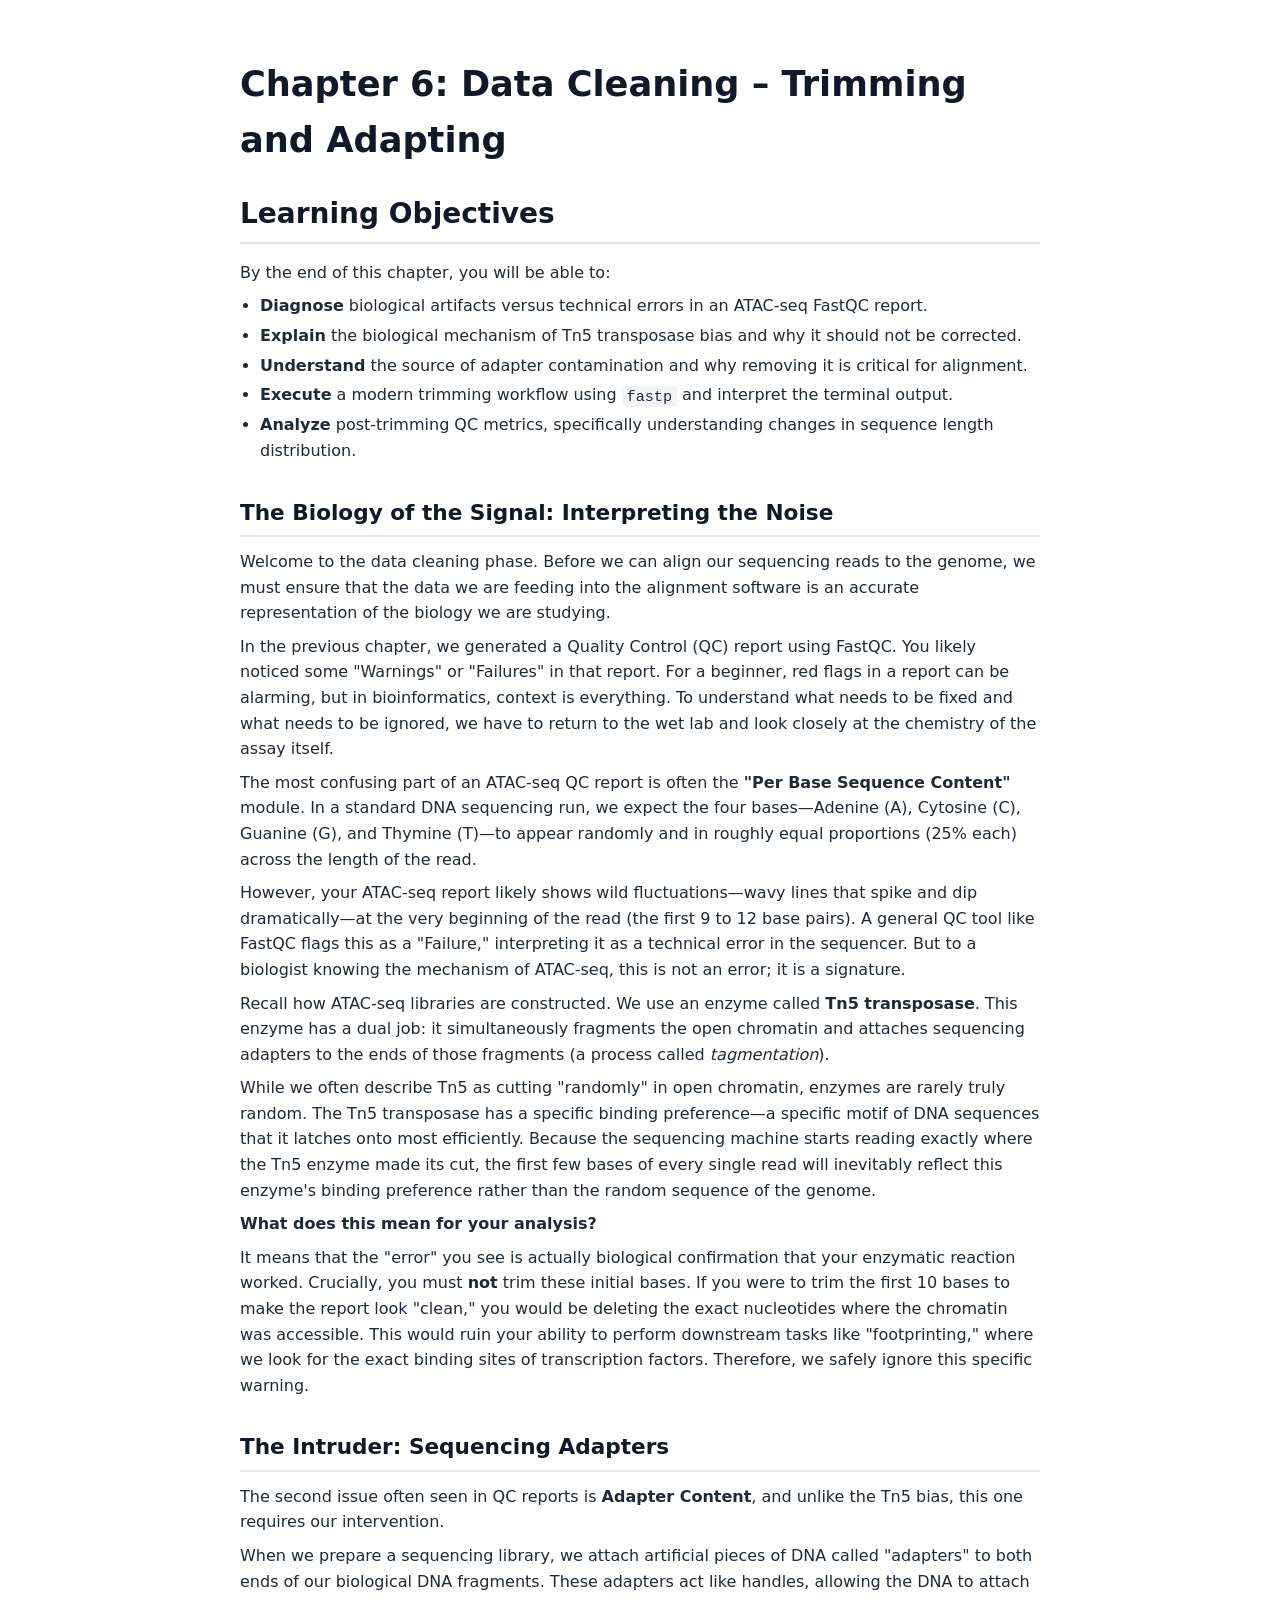
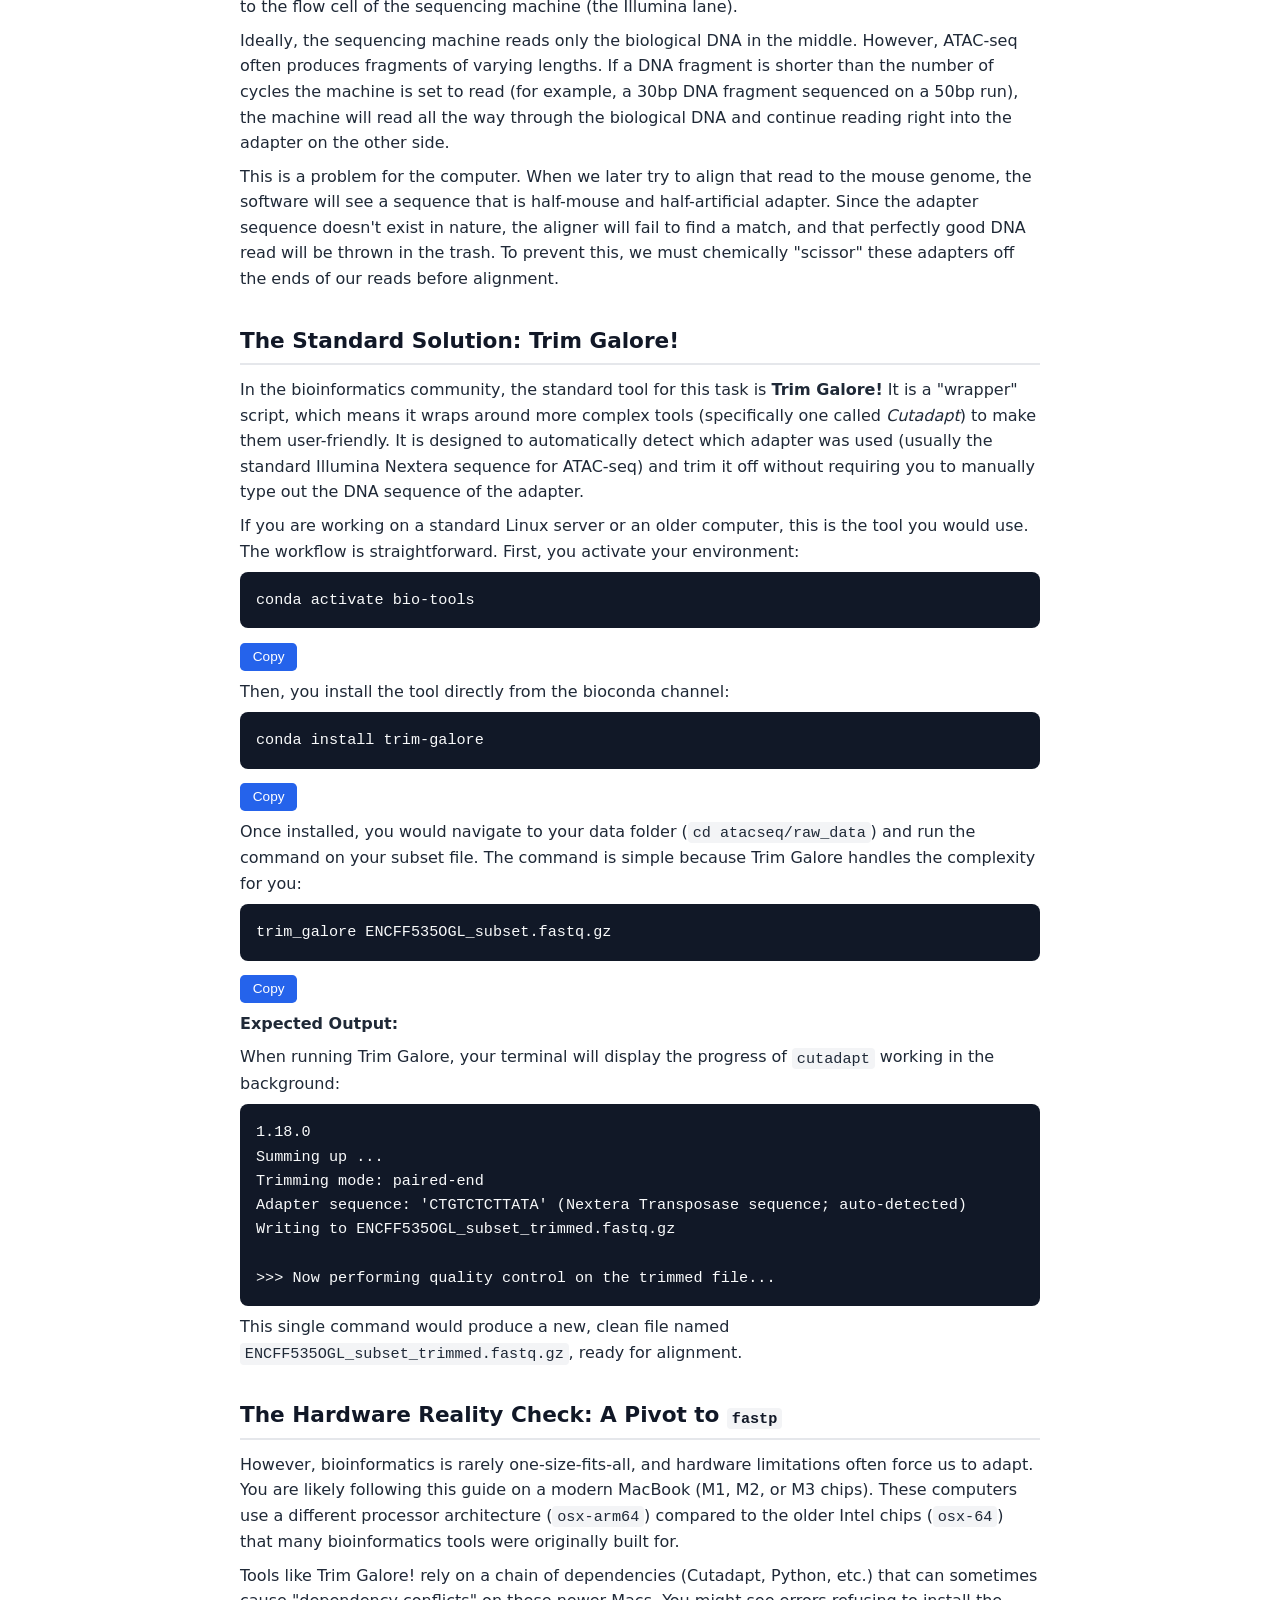
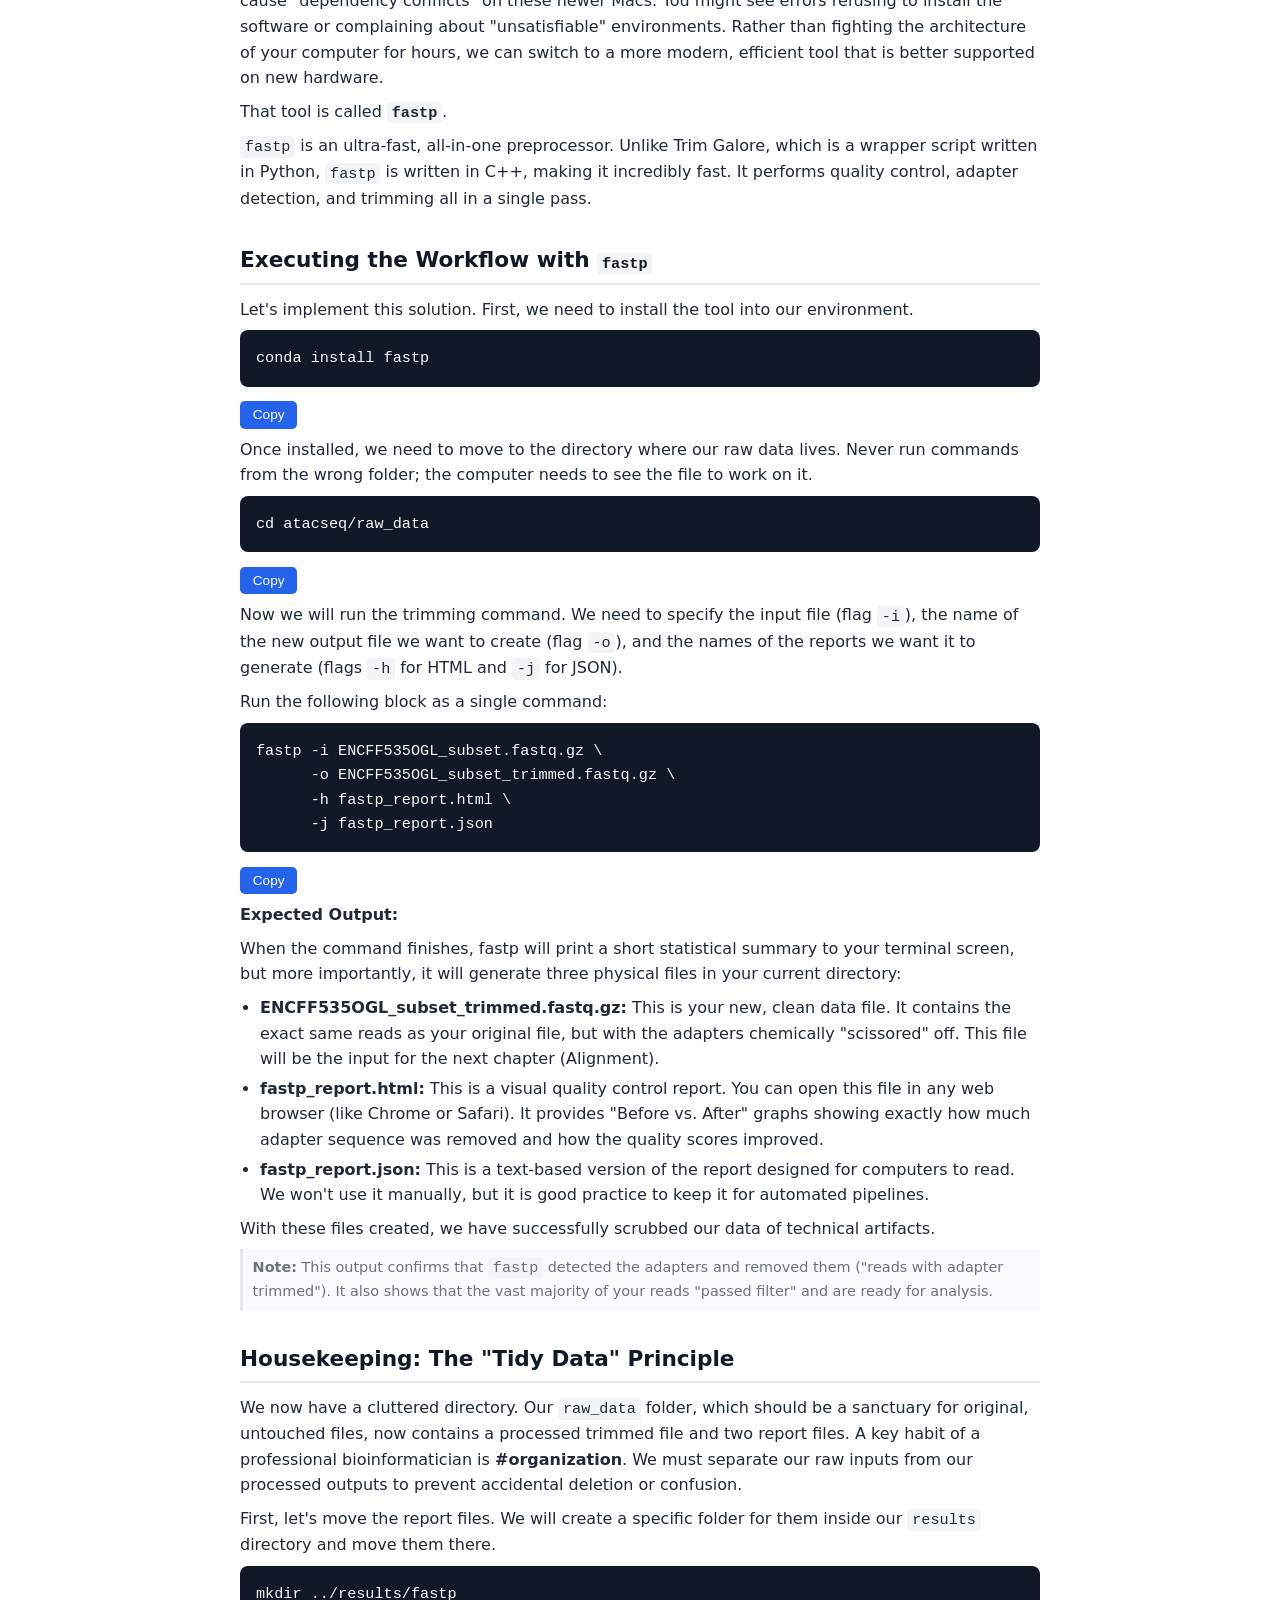
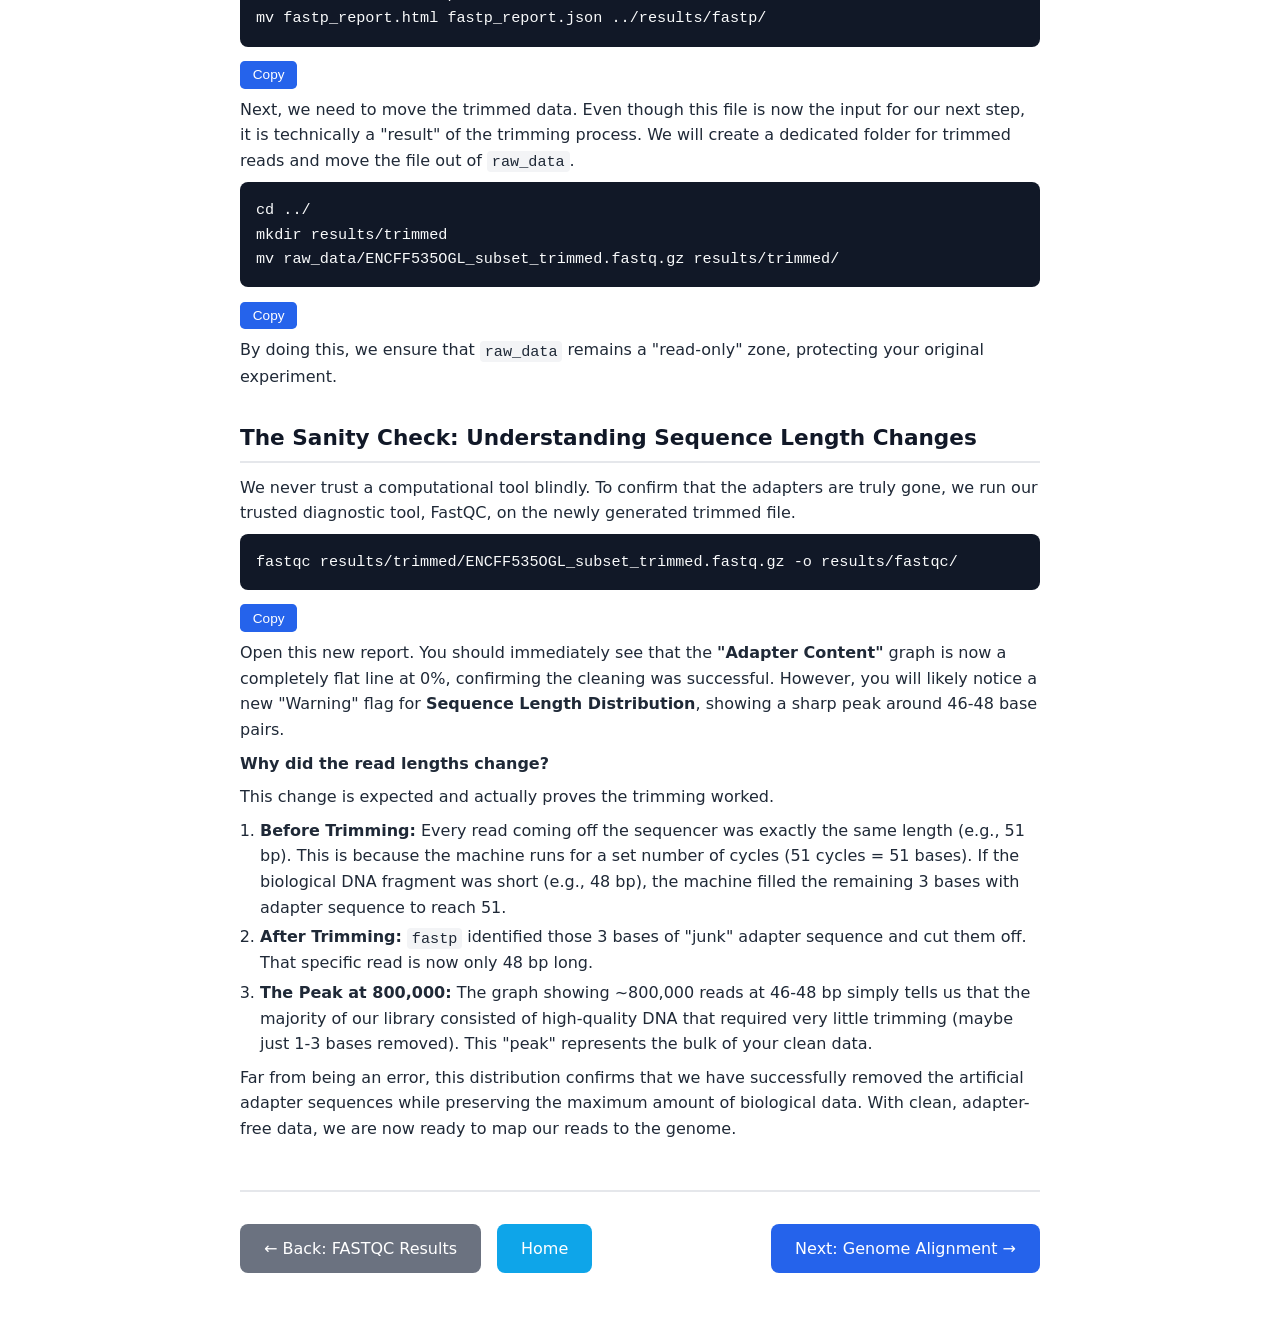
==== commit e179bb02: "Adding new chapters" ====
--- a/chapters/adapter-trimming.html
+++ b/chapters/adapter-trimming.html
@@ -8,7 +8,7 @@
 </head>
 <body>
   <div class="content">
-    <h1>Data Cleaning – Trimming and Adapting</h1>
+    <h1>Chapter 6: Data Cleaning – Trimming and Adapting</h1>
     
     <h2 class="learning-objectives">Learning Objectives</h2>
     <p>By the end of this chapter, you will be able to:</p>
@@ -185,6 +185,7 @@
 
     <div class="chapter-nav">
       <a href="fastqc-results.html" class="nav-button back">← Back: FASTQC Results</a>
+      <a href="../index.html" class="nav-button home">Home</a>
       <a href="alignment.html" class="nav-button next">Next: Genome Alignment →</a>
     </div>
 
--- a/assets/chapter.css
+++ b/assets/chapter.css
@@ -238,6 +238,15 @@
 .nav-button.back:hover {
   background-color: #4B5563;
 }
+.nav-button.home {
+  background-color: #0EA5E9;
+}
+.nav-button.home:hover {
+  background-color: #0284C7;
+}
+.nav-button.home:active {
+  background-color: #0369A1;
+}
 .nav-button.next {
   margin-left: auto;
 }
